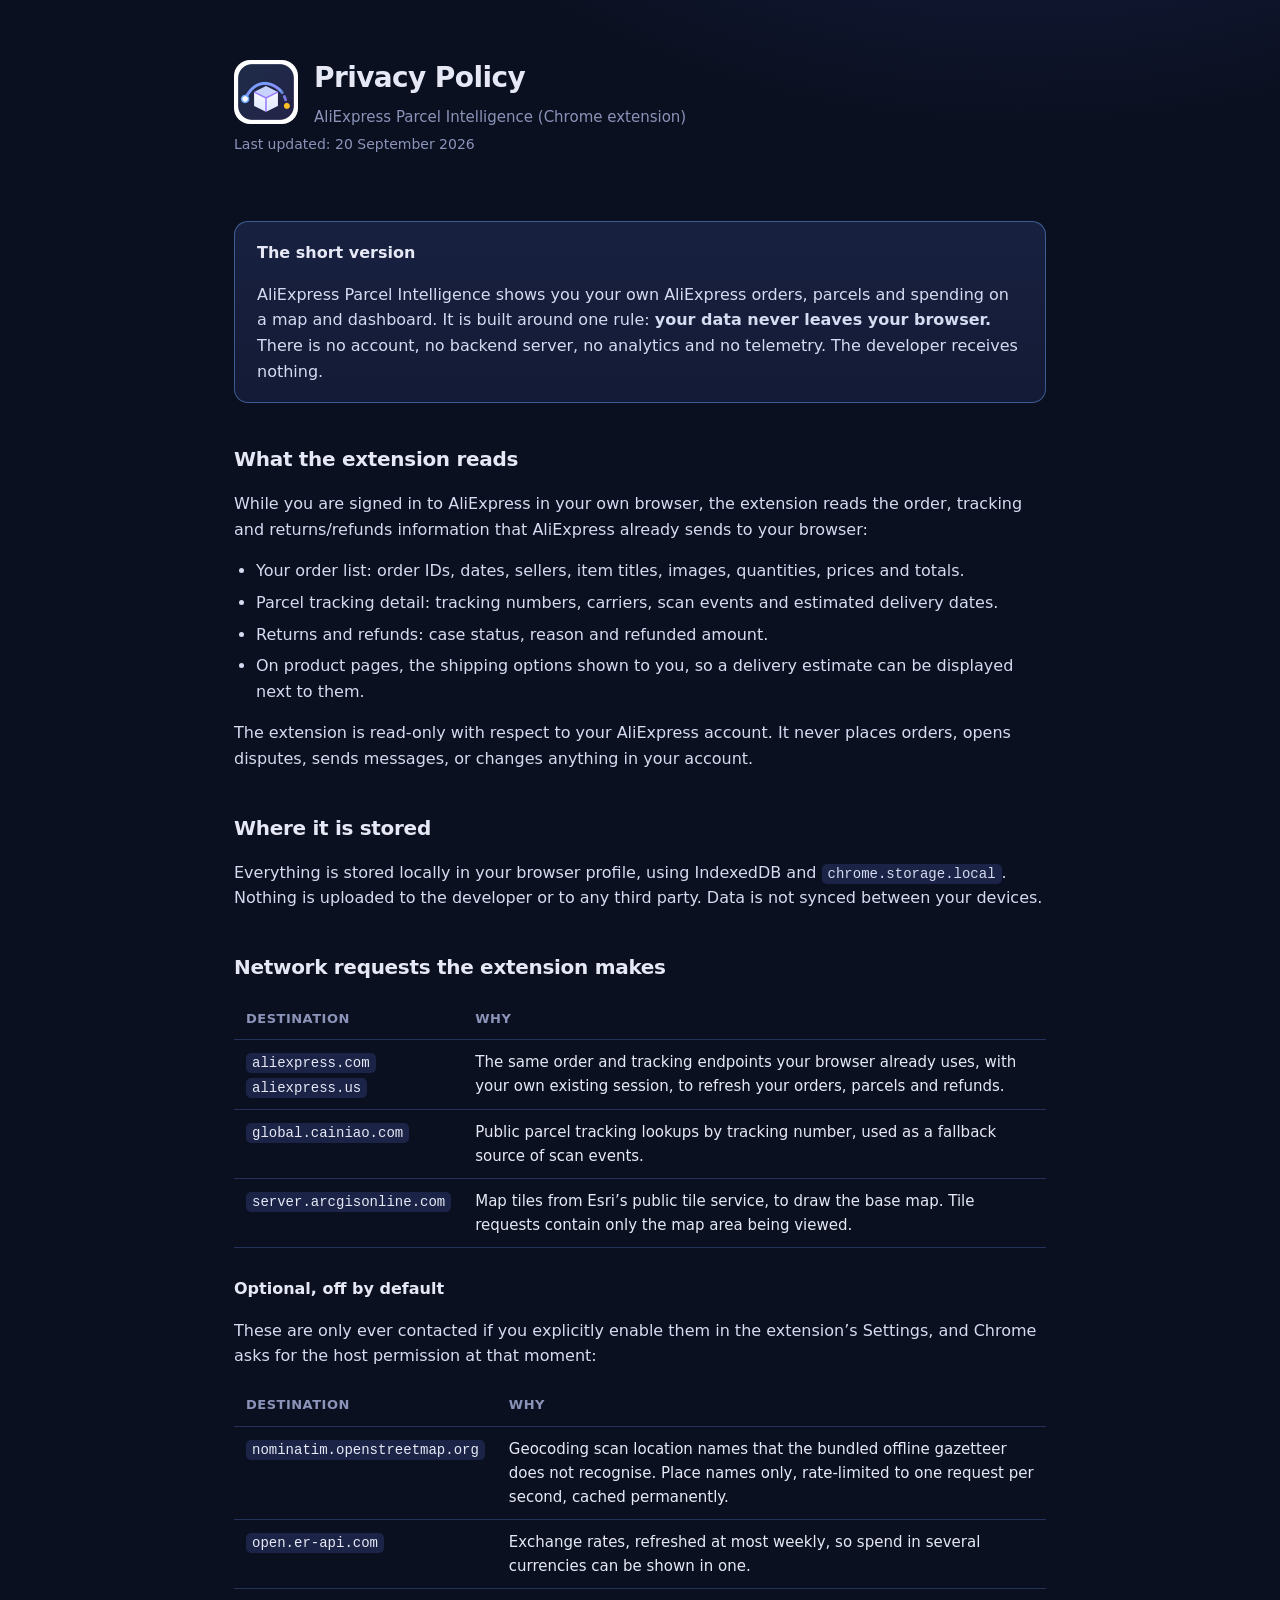
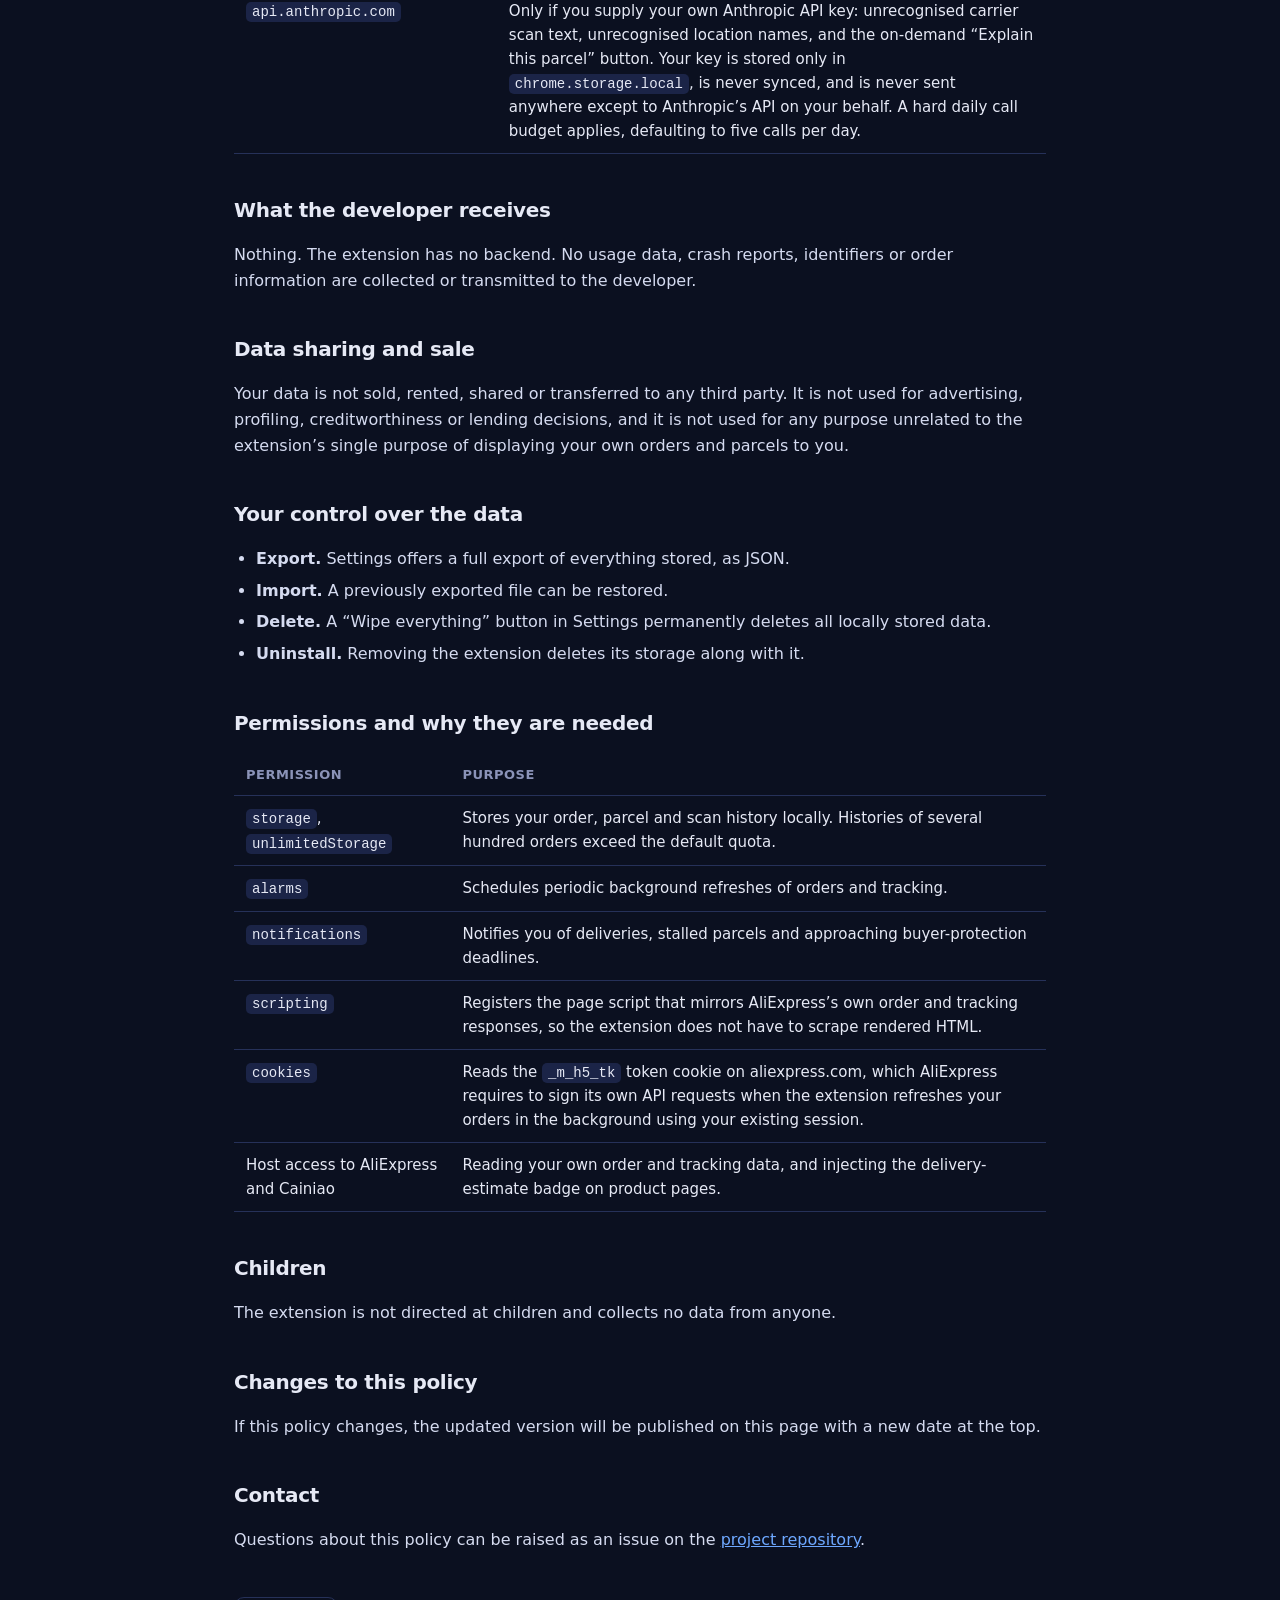
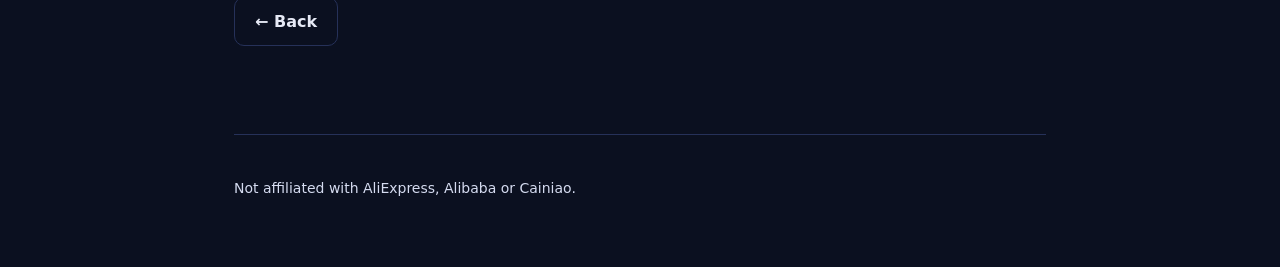
==== privacy.html @ 9684fe78 "Add website with privacy policy for the Chrome Web Store listing Landing page plus a full privacy po" ====
<!doctype html>
<html lang="en">
<head>
<meta charset="utf-8">
<meta name="viewport" content="width=device-width, initial-scale=1">
<title>Privacy Policy &mdash; AliExpress Parcel Intelligence</title>
<meta name="description" content="Privacy policy for the AliExpress Parcel Intelligence Chrome extension. All data stays in the user's browser; nothing is sent to the developer.">
<link rel="icon" href="img/icon.png">
<link rel="stylesheet" href="style.css">
</head>
<body>
<div class="wrap">
  <header>
    <div class="brand">
      <img src="img/icon.png" alt="">
      <div>
        <h1>Privacy Policy</h1>
        <p>AliExpress Parcel Intelligence (Chrome extension)</p>
      </div>
    </div>
    <p class="updated">Last updated: 20 September 2026</p>
  </header>

  <main>
    <div class="card key">
      <h3>The short version</h3>
      <p style="margin-bottom:0">AliExpress Parcel Intelligence shows you your own AliExpress orders, parcels and spending on a map and dashboard. It is built around one rule: <strong>your data never leaves your browser.</strong> There is no account, no backend server, no analytics and no telemetry. The developer receives nothing.</p>
    </div>

    <h2>What the extension reads</h2>
    <p>While you are signed in to AliExpress in your own browser, the extension reads the order, tracking and returns/refunds information that AliExpress already sends to your browser:</p>
    <ul>
      <li>Your order list: order IDs, dates, sellers, item titles, images, quantities, prices and totals.</li>
      <li>Parcel tracking detail: tracking numbers, carriers, scan events and estimated delivery dates.</li>
      <li>Returns and refunds: case status, reason and refunded amount.</li>
      <li>On product pages, the shipping options shown to you, so a delivery estimate can be displayed next to them.</li>
    </ul>
    <p>The extension is read-only with respect to your AliExpress account. It never places orders, opens disputes, sends messages, or changes anything in your account.</p>

    <h2>Where it is stored</h2>
    <p>Everything is stored locally in your browser profile, using IndexedDB and <code>chrome.storage.local</code>. Nothing is uploaded to the developer or to any third party. Data is not synced between your devices.</p>

    <h2>Network requests the extension makes</h2>
    <table>
      <thead><tr><th>Destination</th><th>Why</th></tr></thead>
      <tbody>
        <tr><td><code>aliexpress.com</code><br><code>aliexpress.us</code></td><td>The same order and tracking endpoints your browser already uses, with your own existing session, to refresh your orders, parcels and refunds.</td></tr>
        <tr><td><code>global.cainiao.com</code></td><td>Public parcel tracking lookups by tracking number, used as a fallback source of scan events.</td></tr>
        <tr><td><code>server.arcgisonline.com</code></td><td>Map tiles from Esri&rsquo;s public tile service, to draw the base map. Tile requests contain only the map area being viewed.</td></tr>
      </tbody>
    </table>

    <h3>Optional, off by default</h3>
    <p>These are only ever contacted if you explicitly enable them in the extension&rsquo;s Settings, and Chrome asks for the host permission at that moment:</p>
    <table>
      <thead><tr><th>Destination</th><th>Why</th></tr></thead>
      <tbody>
        <tr><td><code>nominatim.openstreetmap.org</code></td><td>Geocoding scan location names that the bundled offline gazetteer does not recognise. Place names only, rate-limited to one request per second, cached permanently.</td></tr>
        <tr><td><code>open.er-api.com</code></td><td>Exchange rates, refreshed at most weekly, so spend in several currencies can be shown in one.</td></tr>
        <tr><td><code>api.anthropic.com</code></td><td>Only if you supply your own Anthropic API key: unrecognised carrier scan text, unrecognised location names, and the on-demand &ldquo;Explain this parcel&rdquo; button. Your key is stored only in <code>chrome.storage.local</code>, is never synced, and is never sent anywhere except to Anthropic&rsquo;s API on your behalf. A hard daily call budget applies, defaulting to five calls per day.</td></tr>
      </tbody>
    </table>

    <h2>What the developer receives</h2>
    <p>Nothing. The extension has no backend. No usage data, crash reports, identifiers or order information are collected or transmitted to the developer.</p>

    <h2>Data sharing and sale</h2>
    <p>Your data is not sold, rented, shared or transferred to any third party. It is not used for advertising, profiling, creditworthiness or lending decisions, and it is not used for any purpose unrelated to the extension&rsquo;s single purpose of displaying your own orders and parcels to you.</p>

    <h2>Your control over the data</h2>
    <ul>
      <li><strong>Export.</strong> Settings offers a full export of everything stored, as JSON.</li>
      <li><strong>Import.</strong> A previously exported file can be restored.</li>
      <li><strong>Delete.</strong> A &ldquo;Wipe everything&rdquo; button in Settings permanently deletes all locally stored data.</li>
      <li><strong>Uninstall.</strong> Removing the extension deletes its storage along with it.</li>
    </ul>

    <h2>Permissions and why they are needed</h2>
    <table>
      <thead><tr><th>Permission</th><th>Purpose</th></tr></thead>
      <tbody>
        <tr><td><code>storage</code>, <code>unlimitedStorage</code></td><td>Stores your order, parcel and scan history locally. Histories of several hundred orders exceed the default quota.</td></tr>
        <tr><td><code>alarms</code></td><td>Schedules periodic background refreshes of orders and tracking.</td></tr>
        <tr><td><code>notifications</code></td><td>Notifies you of deliveries, stalled parcels and approaching buyer-protection deadlines.</td></tr>
        <tr><td><code>scripting</code></td><td>Registers the page script that mirrors AliExpress&rsquo;s own order and tracking responses, so the extension does not have to scrape rendered HTML.</td></tr>
        <tr><td><code>cookies</code></td><td>Reads the <code>_m_h5_tk</code> token cookie on aliexpress.com, which AliExpress requires to sign its own API requests when the extension refreshes your orders in the background using your existing session.</td></tr>
        <tr><td>Host access to AliExpress and Cainiao</td><td>Reading your own order and tracking data, and injecting the delivery-estimate badge on product pages.</td></tr>
      </tbody>
    </table>

    <h2>Children</h2>
    <p>The extension is not directed at children and collects no data from anyone.</p>

    <h2>Changes to this policy</h2>
    <p>If this policy changes, the updated version will be published on this page with a new date at the top.</p>

    <h2>Contact</h2>
    <p>Questions about this policy can be raised as an issue on the <a href="https://github.com/ElMagoCT/parcel-intelligence">project repository</a>.</p>

    <p style="margin-top:36px"><a class="btn ghost" href="index.html">&larr; Back</a></p>
  </main>

  <footer>
    <p>Not affiliated with AliExpress, Alibaba or Cainiao.</p>
  </footer>
</div>
</body>
</html>
---- style.css ----
:root {
  --bg: #0b1020; --panel: #151d3a; --panel2: #1b2447; --line: #263159;
  --text: #e6e9f5; --muted: #8b93b8; --accent: #6ea8ff; --accent2: #9b7bff;
  color-scheme: dark;
}
* { box-sizing: border-box; }
html { scroll-behavior: smooth; }
body {
  margin: 0; background: radial-gradient(1200px 800px at 80% -10%, #1a2350 0%, var(--bg) 60%);
  color: var(--text); font: 16px/1.6 Inter, ui-sans-serif, system-ui, -apple-system, "Segoe UI", Roboto, sans-serif;
  -webkit-font-smoothing: antialiased;
}
.wrap { max-width: 860px; margin: 0 auto; padding: 0 24px; }
header { padding: 56px 0 32px; }
.brand { display: flex; align-items: center; gap: 16px; }
.brand img { width: 64px; height: 64px; border-radius: 16px; }
.brand h1 { margin: 0; font-size: 28px; font-weight: 800; letter-spacing: -.6px; }
.brand p { margin: 4px 0 0; color: var(--muted); font-size: 15px; }
.tagline { margin: 28px 0 0; font-size: 20px; line-height: 1.45; max-width: 640px; }
.chips { display: flex; flex-wrap: wrap; gap: 8px; margin: 24px 0 0; }
.chip { border: 1px solid var(--line); background: var(--panel); border-radius: 999px; padding: 6px 13px; font-size: 13px; color: #c7d2fe; }
main { padding-bottom: 72px; }
h2 { font-size: 20px; margin: 40px 0 12px; letter-spacing: -.3px; }
h3 { font-size: 16px; margin: 28px 0 8px; }
p, li { color: #d5dbf0; }
a { color: var(--accent); }
ul { padding-left: 22px; }
li { margin: 6px 0; }
.shot { width: 100%; border-radius: 14px; border: 1px solid var(--line); box-shadow: 0 20px 50px rgba(0,0,0,.45); margin: 24px 0; display: block; }
.card { background: linear-gradient(180deg, rgba(27,36,71,.85), rgba(21,29,58,.85)); border: 1px solid var(--line); border-radius: 14px; padding: 18px 22px; margin: 20px 0; }
.card.key { border-color: rgba(110,168,255,.45); }
.card h3 { margin-top: 0; }
table { width: 100%; border-collapse: collapse; margin: 16px 0; font-size: 15px; }
th, td { text-align: left; padding: 10px 12px; border-bottom: 1px solid var(--line); vertical-align: top; }
th { color: var(--muted); font-size: 13px; font-weight: 600; text-transform: uppercase; letter-spacing: .5px; }
code { background: var(--panel2); padding: 2px 6px; border-radius: 5px; font-size: 14px; font-family: ui-monospace, SFMono-Regular, Menlo, monospace; }
.muted { color: var(--muted); }
.btn { display: inline-block; background: linear-gradient(135deg, var(--accent), var(--accent2)); color: #0b1020; font-weight: 700; text-decoration: none; padding: 11px 20px; border-radius: 10px; margin: 8px 8px 0 0; }
.btn.ghost { background: transparent; border: 1px solid var(--line); color: var(--text); font-weight: 600; }
footer { border-top: 1px solid var(--line); padding: 28px 0 56px; color: var(--muted); font-size: 14px; }
footer a { color: var(--muted); }
.updated { color: var(--muted); font-size: 14px; margin-top: 4px; }
@media (max-width: 600px) { .brand h1 { font-size: 22px; } .tagline { font-size: 17px; } header { padding-top: 36px; } }
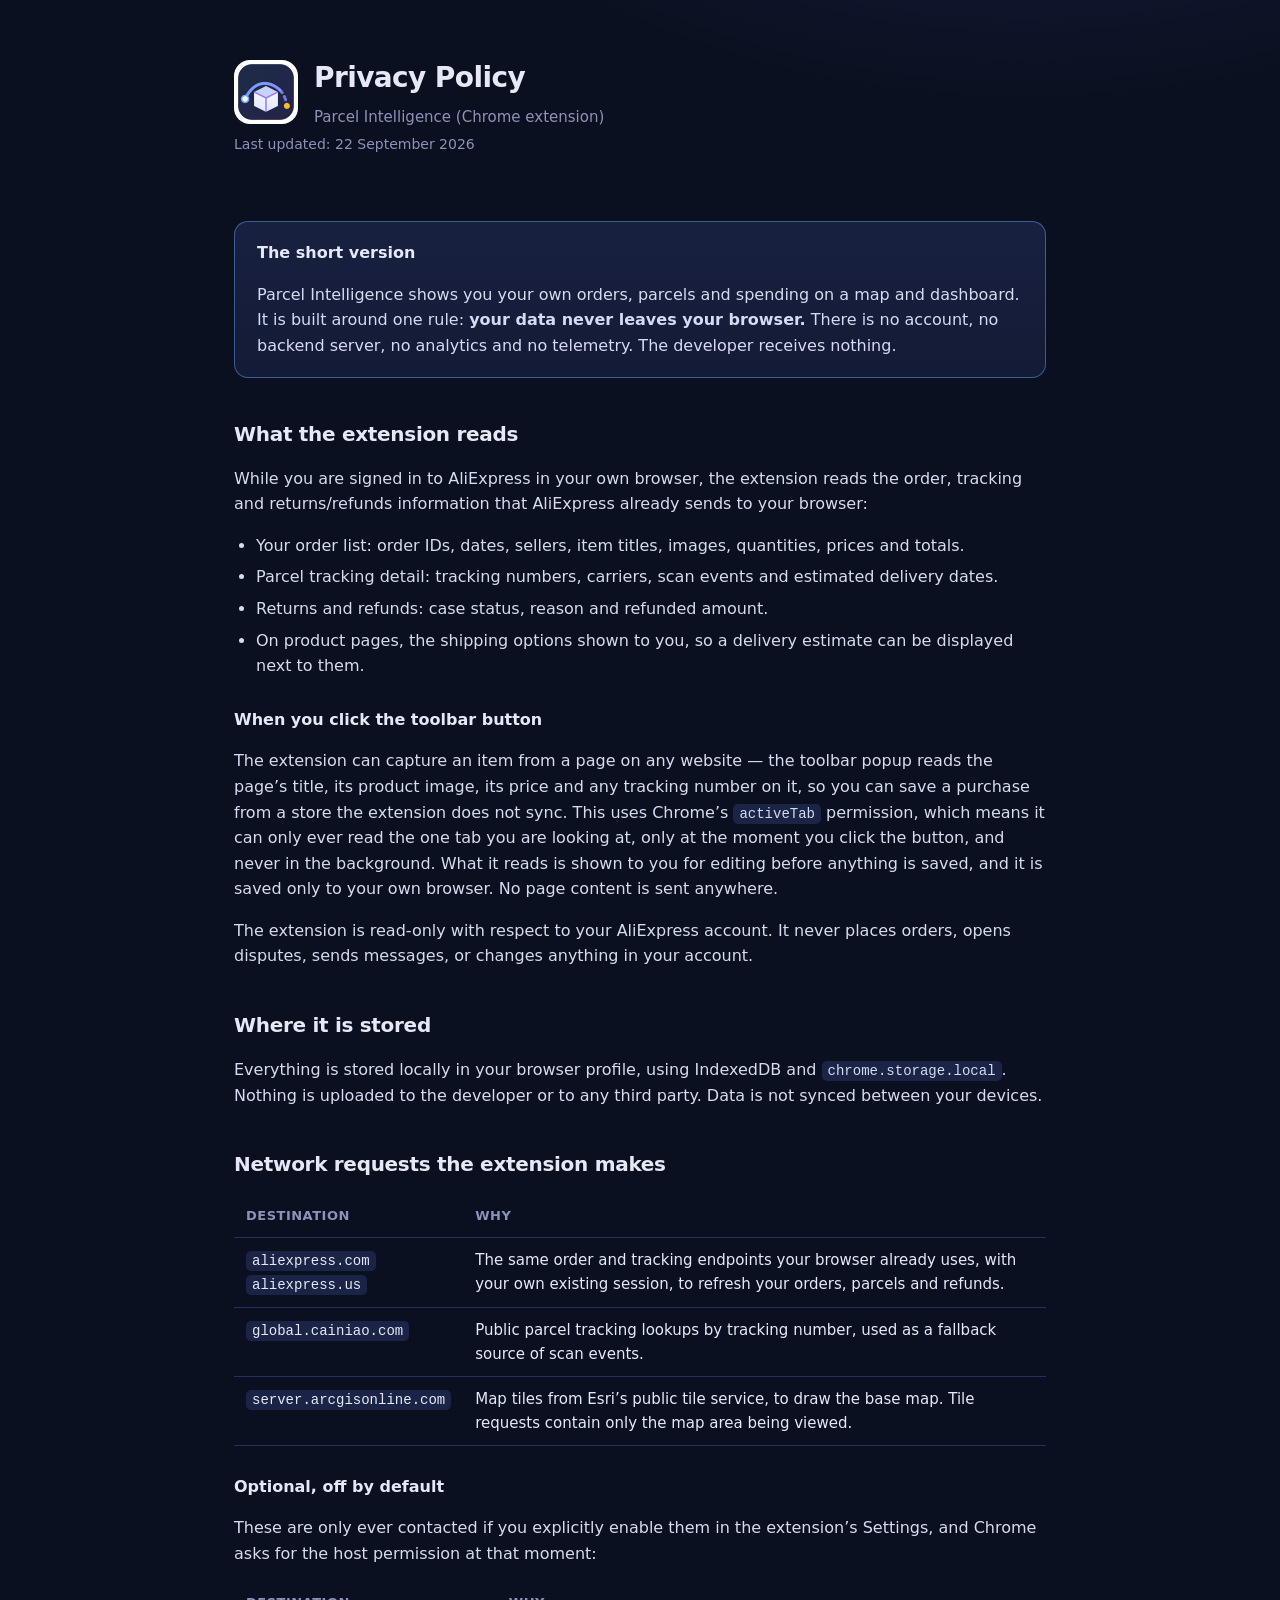
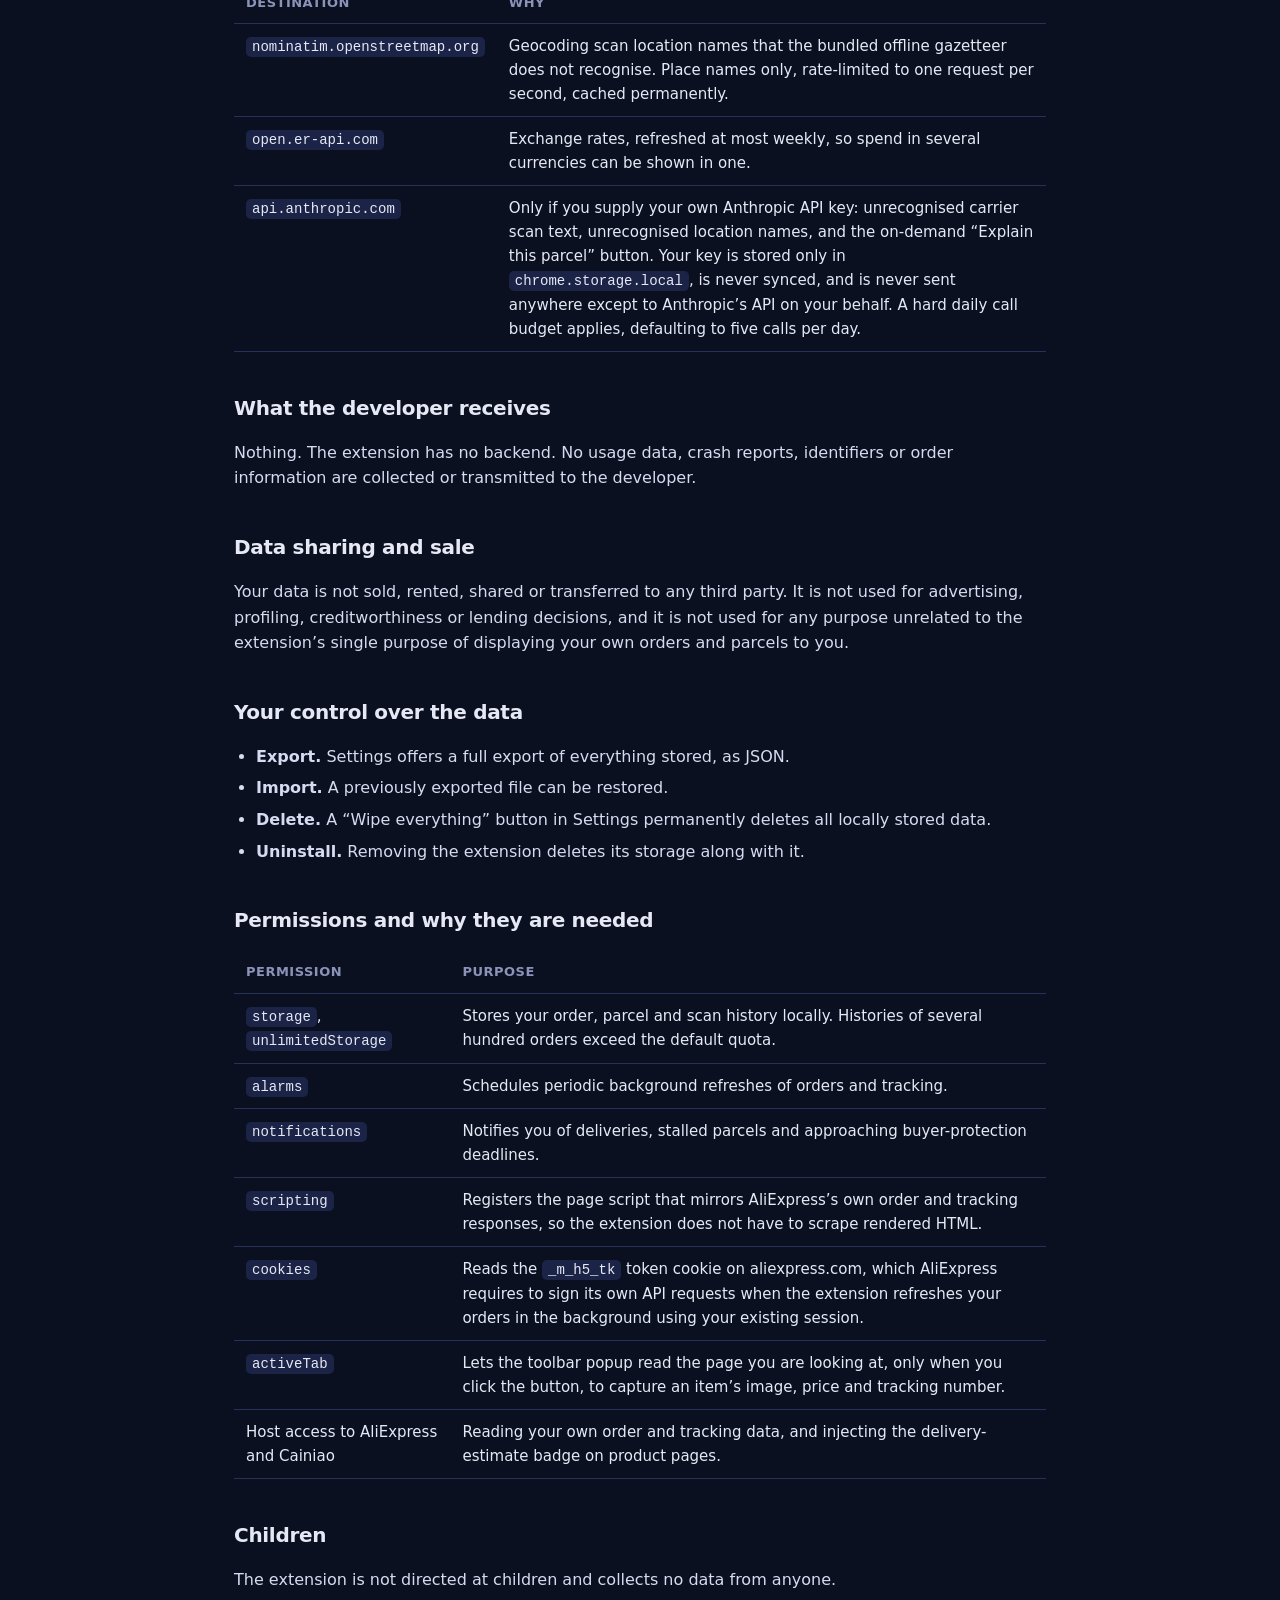
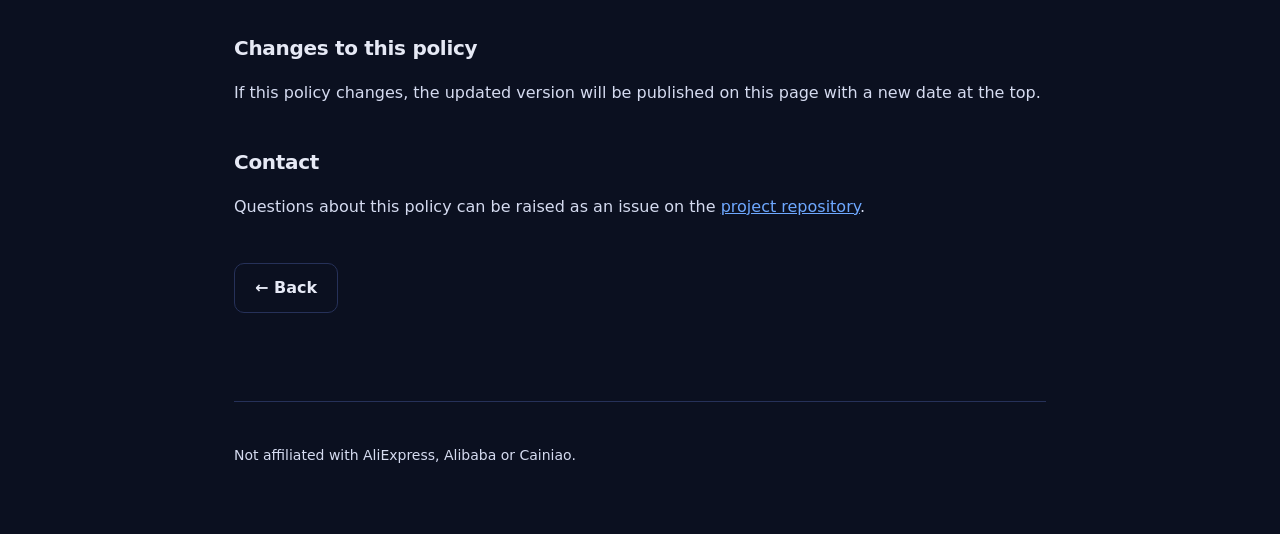
==== commit b1cf0d81: "Rename to Parcel Intelligence and disclose the page-capture popup The store name no longer leads wit" ====
--- a/privacy.html
+++ b/privacy.html
@@ -3,7 +3,7 @@
 <head>
 <meta charset="utf-8">
 <meta name="viewport" content="width=device-width, initial-scale=1">
-<title>Privacy Policy &mdash; AliExpress Parcel Intelligence</title>
+<title>Privacy Policy &mdash; Parcel Intelligence</title>
 <meta name="description" content="Privacy policy for the AliExpress Parcel Intelligence Chrome extension. All data stays in the user's browser; nothing is sent to the developer.">
 <link rel="icon" href="img/icon.png">
 <link rel="stylesheet" href="style.css">
@@ -15,16 +15,16 @@
       <img src="img/icon.png" alt="">
       <div>
         <h1>Privacy Policy</h1>
-        <p>AliExpress Parcel Intelligence (Chrome extension)</p>
+        <p>Parcel Intelligence (Chrome extension)</p>
       </div>
     </div>
-    <p class="updated">Last updated: 20 September 2026</p>
+    <p class="updated">Last updated: 22 September 2026</p>
   </header>
 
   <main>
     <div class="card key">
       <h3>The short version</h3>
-      <p style="margin-bottom:0">AliExpress Parcel Intelligence shows you your own AliExpress orders, parcels and spending on a map and dashboard. It is built around one rule: <strong>your data never leaves your browser.</strong> There is no account, no backend server, no analytics and no telemetry. The developer receives nothing.</p>
+      <p style="margin-bottom:0">Parcel Intelligence shows you your own orders, parcels and spending on a map and dashboard. It is built around one rule: <strong>your data never leaves your browser.</strong> There is no account, no backend server, no analytics and no telemetry. The developer receives nothing.</p>
     </div>
 
     <h2>What the extension reads</h2>
@@ -35,6 +35,15 @@
       <li>Returns and refunds: case status, reason and refunded amount.</li>
       <li>On product pages, the shipping options shown to you, so a delivery estimate can be displayed next to them.</li>
     </ul>
+
+    <h3>When you click the toolbar button</h3>
+    <p>The extension can capture an item from a page on any website &mdash; the toolbar popup reads the
+    page&rsquo;s title, its product image, its price and any tracking number on it, so you can save a
+    purchase from a store the extension does not sync. This uses Chrome&rsquo;s <code>activeTab</code>
+    permission, which means it can only ever read the one tab you are looking at, only at the moment
+    you click the button, and never in the background. What it reads is shown to you for editing
+    before anything is saved, and it is saved only to your own browser. No page content is sent
+    anywhere.</p>
     <p>The extension is read-only with respect to your AliExpress account. It never places orders, opens disputes, sends messages, or changes anything in your account.</p>
 
     <h2>Where it is stored</h2>
@@ -84,6 +93,7 @@
         <tr><td><code>notifications</code></td><td>Notifies you of deliveries, stalled parcels and approaching buyer-protection deadlines.</td></tr>
         <tr><td><code>scripting</code></td><td>Registers the page script that mirrors AliExpress&rsquo;s own order and tracking responses, so the extension does not have to scrape rendered HTML.</td></tr>
         <tr><td><code>cookies</code></td><td>Reads the <code>_m_h5_tk</code> token cookie on aliexpress.com, which AliExpress requires to sign its own API requests when the extension refreshes your orders in the background using your existing session.</td></tr>
+        <tr><td><code>activeTab</code></td><td>Lets the toolbar popup read the page you are looking at, only when you click the button, to capture an item&rsquo;s image, price and tracking number.</td></tr>
         <tr><td>Host access to AliExpress and Cainiao</td><td>Reading your own order and tracking data, and injecting the delivery-estimate badge on product pages.</td></tr>
       </tbody>
     </table>
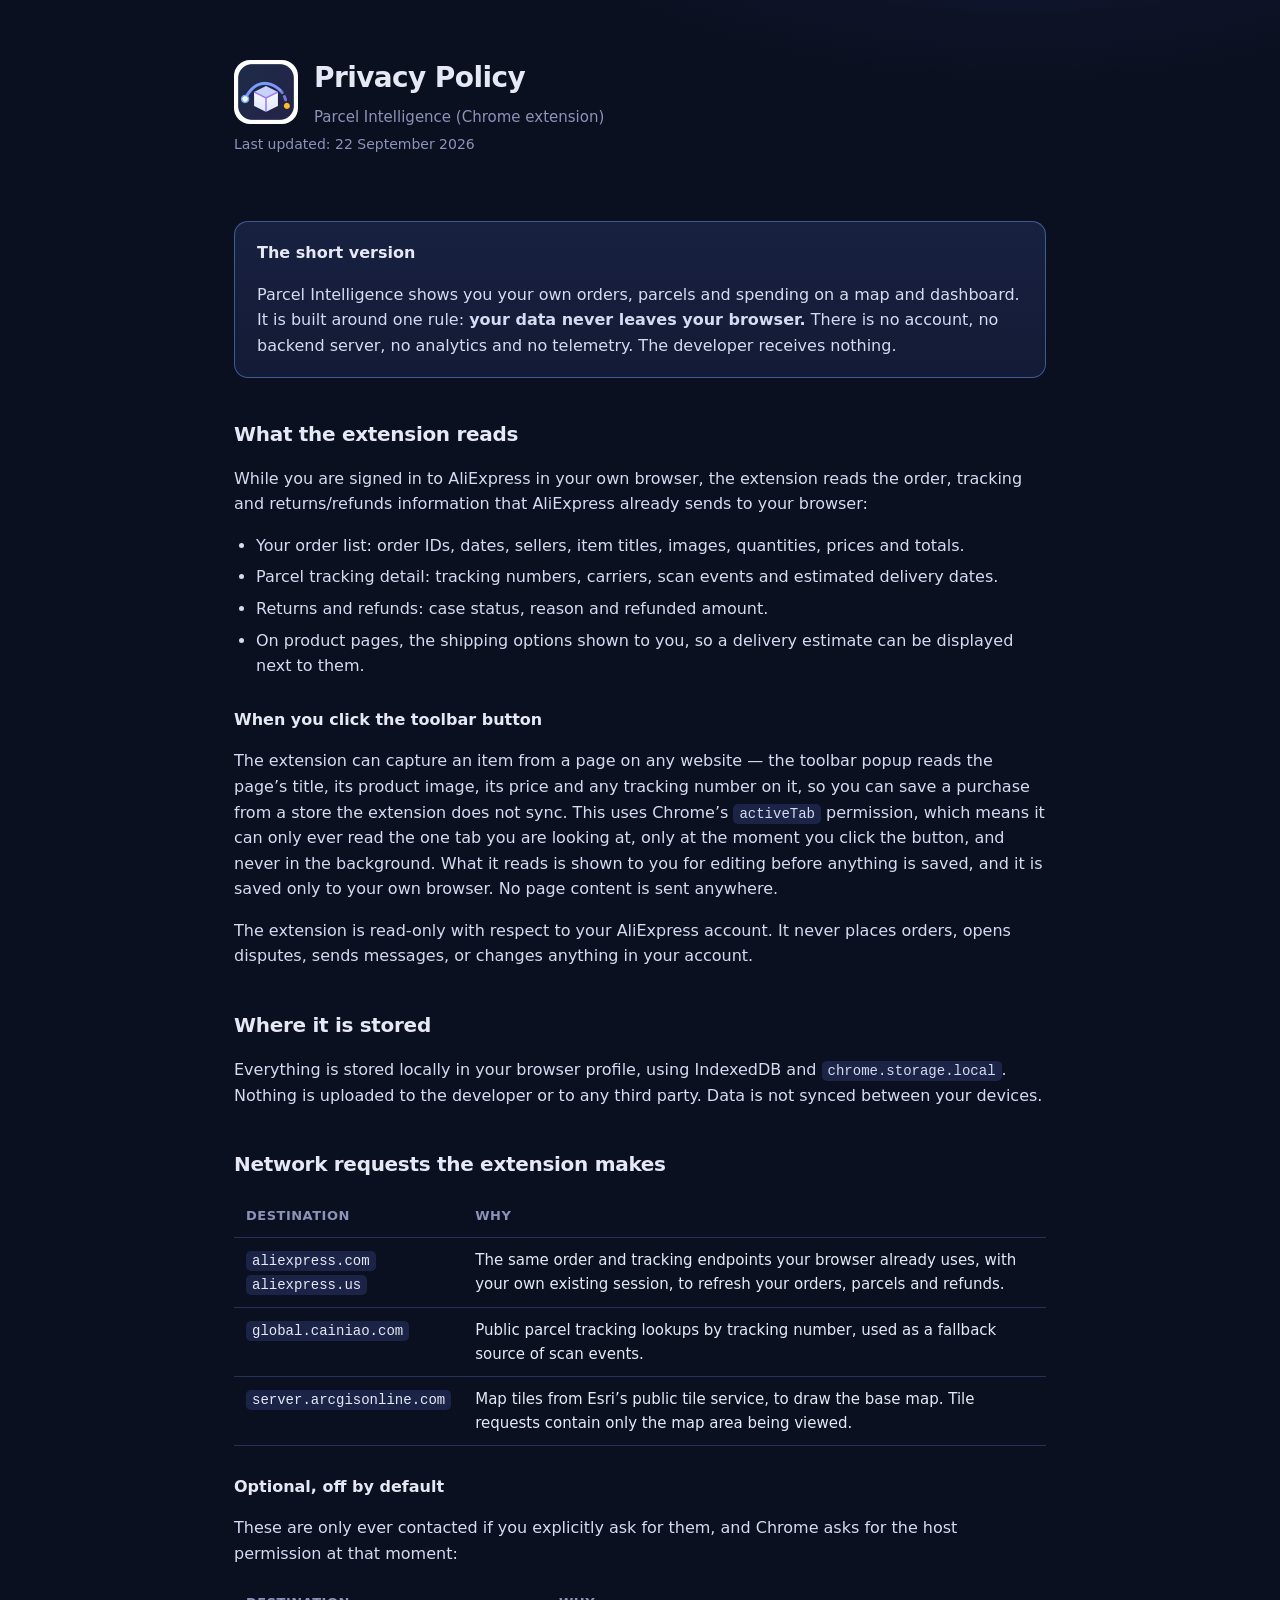
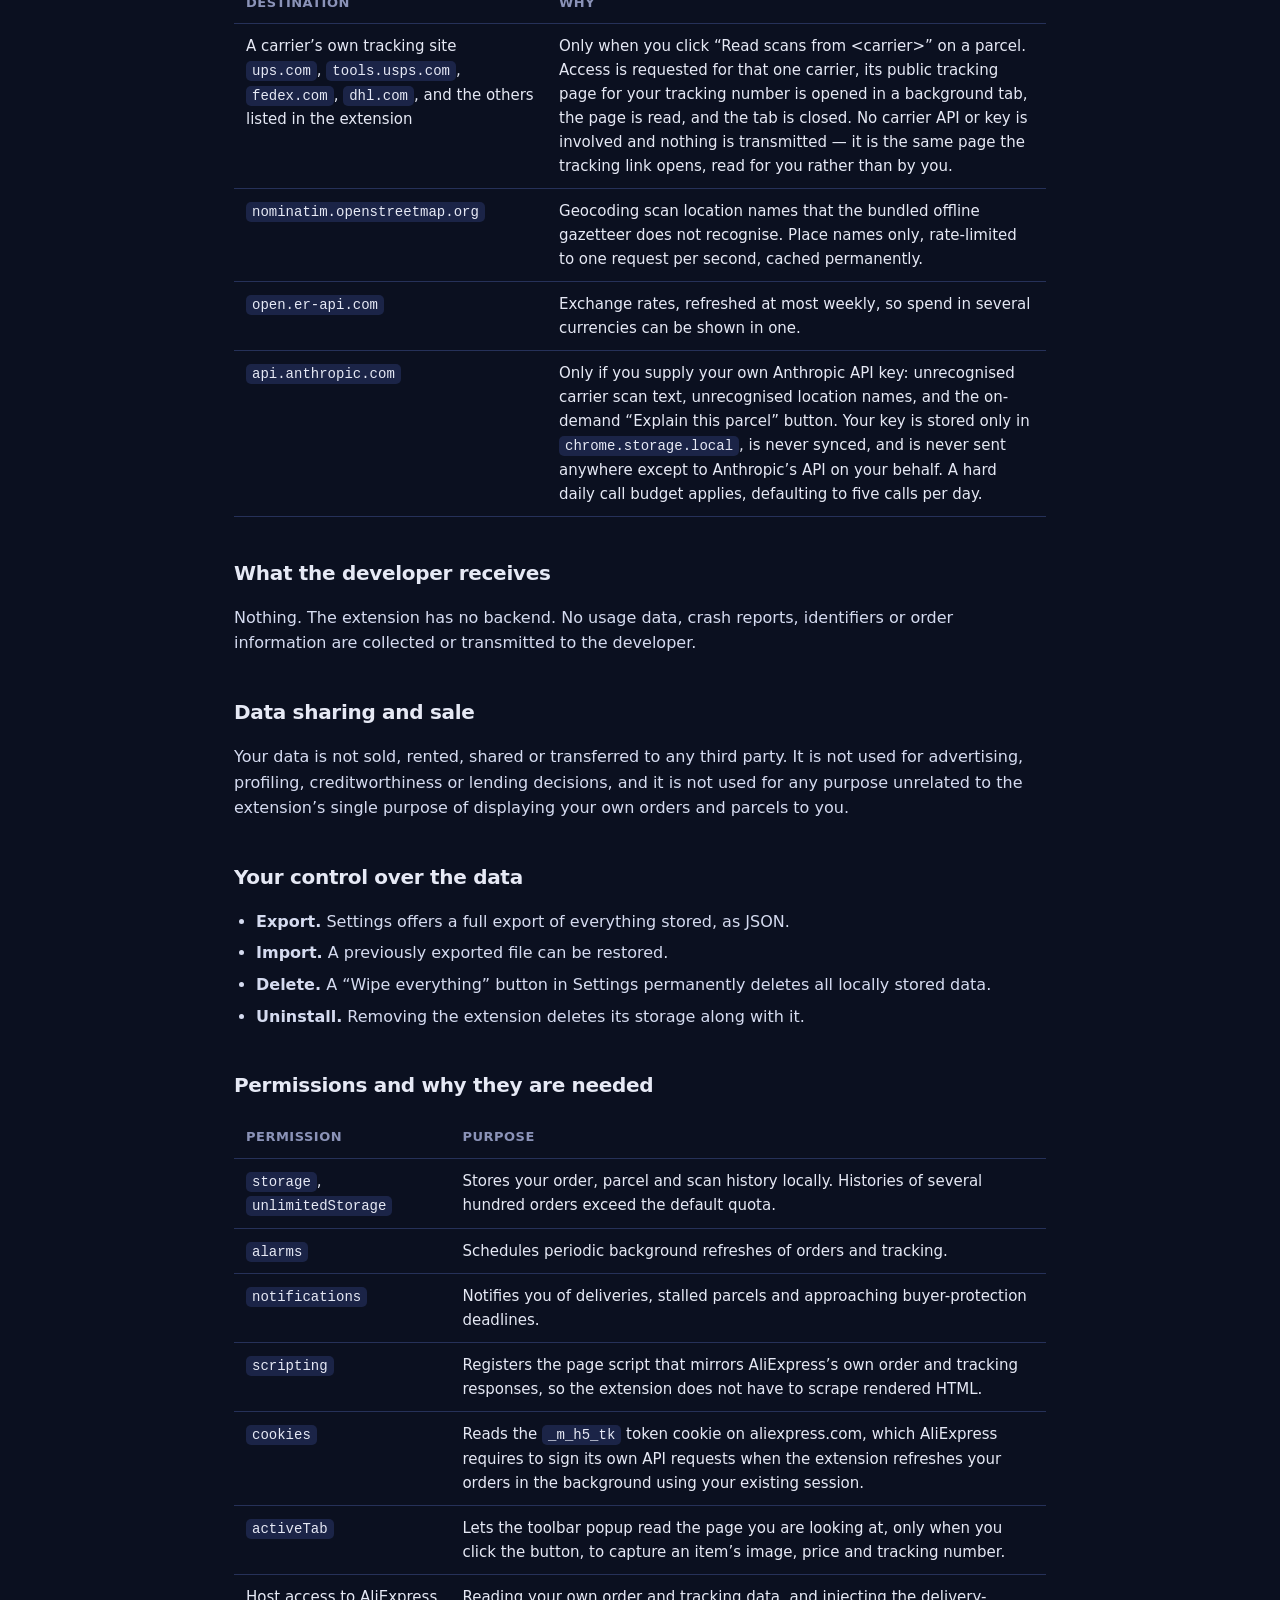
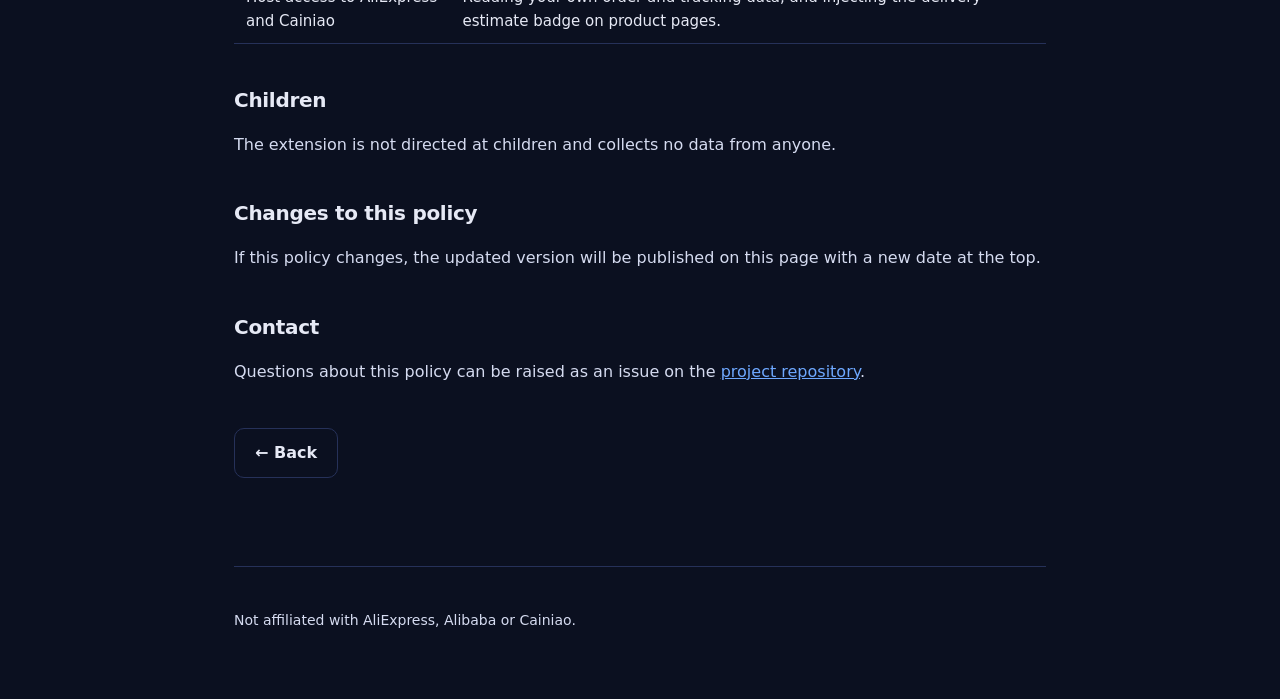
==== commit 8ece9cc3: "Disclose reading a carrier tracking page on request Co-Authored-By: Claude Opus 5 <noreply@anthropic" ====
--- a/privacy.html
+++ b/privacy.html
@@ -60,10 +60,11 @@
     </table>
 
     <h3>Optional, off by default</h3>
-    <p>These are only ever contacted if you explicitly enable them in the extension&rsquo;s Settings, and Chrome asks for the host permission at that moment:</p>
+    <p>These are only ever contacted if you explicitly ask for them, and Chrome asks for the host permission at that moment:</p>
     <table>
       <thead><tr><th>Destination</th><th>Why</th></tr></thead>
       <tbody>
+        <tr><td>A carrier&rsquo;s own tracking site<br><code>ups.com</code>, <code>tools.usps.com</code>, <code>fedex.com</code>, <code>dhl.com</code>, and the others listed in the extension</td><td>Only when you click &ldquo;Read scans from &lt;carrier&gt;&rdquo; on a parcel. Access is requested for that one carrier, its public tracking page for your tracking number is opened in a background tab, the page is read, and the tab is closed. No carrier API or key is involved and nothing is transmitted &mdash; it is the same page the tracking link opens, read for you rather than by you.</td></tr>
         <tr><td><code>nominatim.openstreetmap.org</code></td><td>Geocoding scan location names that the bundled offline gazetteer does not recognise. Place names only, rate-limited to one request per second, cached permanently.</td></tr>
         <tr><td><code>open.er-api.com</code></td><td>Exchange rates, refreshed at most weekly, so spend in several currencies can be shown in one.</td></tr>
         <tr><td><code>api.anthropic.com</code></td><td>Only if you supply your own Anthropic API key: unrecognised carrier scan text, unrecognised location names, and the on-demand &ldquo;Explain this parcel&rdquo; button. Your key is stored only in <code>chrome.storage.local</code>, is never synced, and is never sent anywhere except to Anthropic&rsquo;s API on your behalf. A hard daily call budget applies, defaulting to five calls per day.</td></tr>
